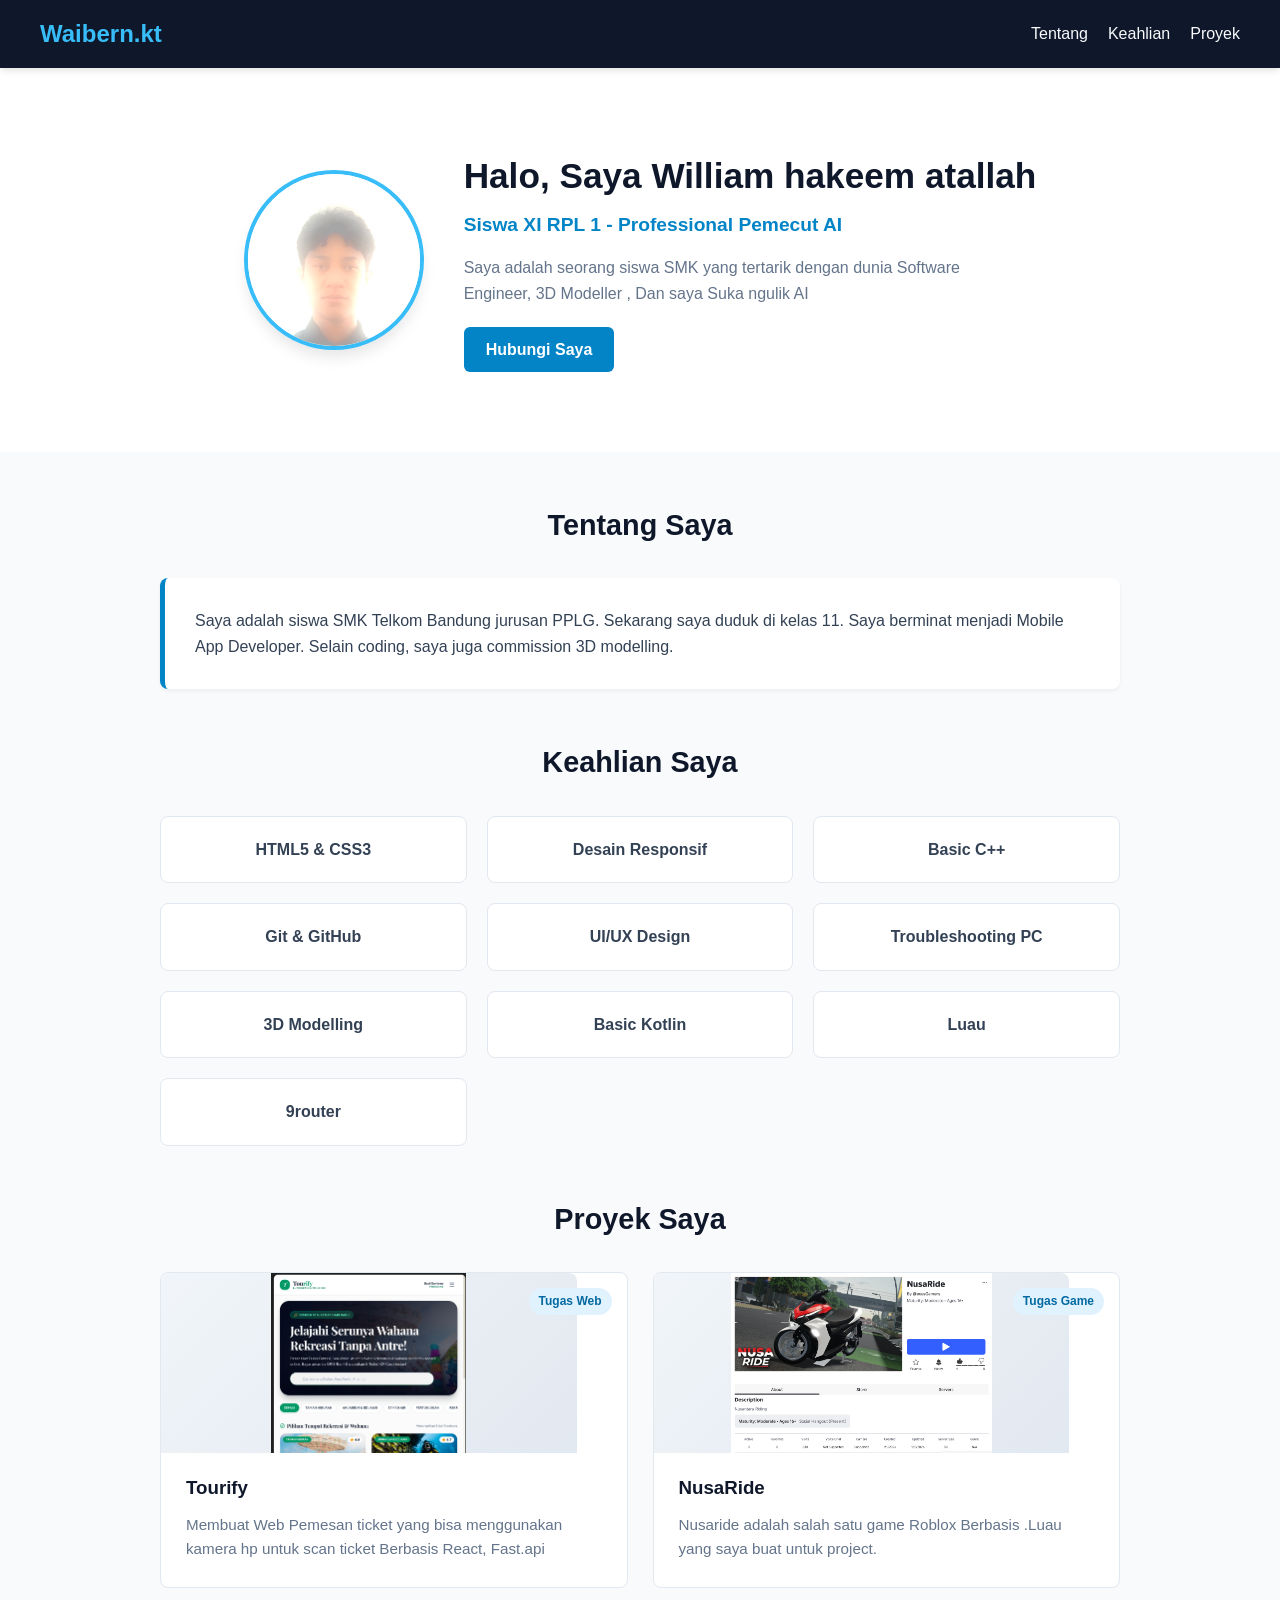
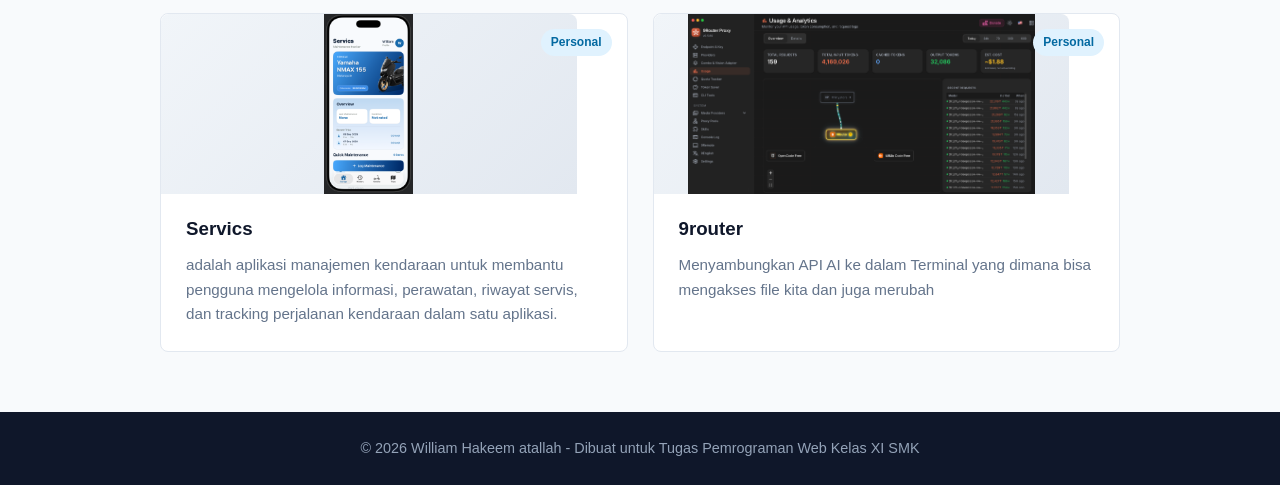
==== Tugas_mkk3_cv/Portfolio.html @ 115d7ac1 "RubahCode" ====
<!DOCTYPE html>
<!-- Menyatakan bahwa dokumen ini Menggunakan standar HTML5 -->
<html lang="id">
<head>
    <!-- Mengatur enkodasi karakter agar mendukung semua huruf dan simbol -->
    <meta charset="UTF-8">
    
    <!-- Mengatur agar tampilan web otomatis menyesuaikan lebar layar HP / Laptop -->
    <meta name="viewport" content="width=device-width, initial-scale=1.0">
    
    <!-- Judul tab pada web browser (UBAH SESUAI NAMAMU) -->
    <title>Portofolio - William</title>

    <!-- Tempat penulisan CSS (Internal CSS) -->
    <style>
        /* ========================================================= */
        /* 1. RESET & ATURAN UNIVERSAL                               */
        /* ========================================================= */

        /* Universal Selector (*) berlaku untuk SEMUA elemen di halaman */
        * {
            margin: 0; /* Menghapus jarak luar bawaan browser */
            padding: 0; /* Menghapus jarak dalam bawaan browser */
            box-sizing: border-box; /* Ukuran elemen dihitung termasuk padding & border */
            font-family: 'Segoe UI', Tahoma, Geneva, Verdana, sans-serif; /* Jenis huruf utama */
        }

        /* Mengatur perilaku scroll halaman agar terasa halus (smooth) saat navigasi diklik */
        html {
            scroll-behavior: smooth;
        }

        /* Styling dasar untuk bagian badan web (body) */
        body {
            background-color: #f8fafc; /* Warna latar belakang web (Bisa diganti kode HEX lain) */
            color: #334155; /* Warna teks utama */
            line-height: 1.6; /* Tinggi spasi antar baris kalimat */
        }

        /* ========================================================= */
        /* 2. HEADER & NAVIGASI (POSITION STICKY & Z-INDEX)          */
        /* ========================================================= */

        /* Bar navigasi paling atas */
        header {
            position: sticky; /* Membuat header tetap menempel di atas saat di-scroll */
            top: 0; /* Menempel tepat di batas atas layar */
            z-index: 1000; /* Memastikan header selalu di posisi paling depan / tidak tertimpa */
            background-color: #0f172a; /* Warna latar header (Biru Gelap) */
            padding: 15px 40px; /* Padding: 15px atas-bawah, 40px kiri-kanan */
            display: flex; /* Menggunakan Flexbox untuk mengatur posisi anak elemen */
            justify-content: space-between; /* Logo di kiri, menu navigasi di kanan */
            align-items: center; /* Membuat posisi logo dan menu sejajar secara vertikal */
            box-shadow: 0 4px 6px -1px rgba(0, 0, 0, 0.1); /* Bayangan lembut di bawah header */
        }

        /* Styling teks logo / nama panggilan */
        .logo {
            font-size: 1.5rem; /* Ukuran huruf logo */
            font-weight: bold; /* Teks tebal */
            color: #38bdf8; /* Warna teks logo (Biru Muda) */
            text-decoration: none; /* Menghilangkan garis bawah pada link */
        }

        /* Mengatur daftar menu navigasi */
        nav ul {
            display: flex; /* Menjajarkan menu ke samping */
            list-style: none; /* Menghilangkan tanda titik (bullet) pada list */
            gap: 20px; /* Jarak antar item menu */
        }

        /* Styling untuk link dalam menu navigasi */
        nav a {
            color: #f8fafc; /* Warna teks menu */
            text-decoration: none; /* Menghilangkan garis bawah */
            font-weight: 500; /* Ketebalan sedang */
            transition: color 0.3s; /* Efek transisi halus saat warna berubah */
        }

        /* Efek saat kursor mengarah (hover) ke menu navigasi */
        nav a:hover {
            color: #38bdf8; /* Warna teks berubah menjadi biru muda */
        }

        /* ========================================================= */
        /* 3. HERO SECTION (BAGIAN PROFIL UTAMA)                     */
        /* ========================================================= */

        /* Kontainer profil utama */
        .hero {
            display: flex; /* Flexbox untuk mengatur foto dan teks bersisian */
            align-items: center; /* Meratakan posisi foto dan teks secara vertikal */
            justify-content: center; /* Posisi tengah */
            gap: 40px; /* Jarak antara foto dan teks profil */
            padding: 80px 20px; /* Padding atas-bawah 80px, kiri-kanan 20px */
            background-color: #ffffff; /* Latar belakang putih */
        }

        /* Styling untuk foto profil */
        .hero-img {
            width: 180px; /* Lebar foto */
            height: 180px; /* Tinggi foto */
            border-radius: 50%; /* Dibuat bulat sempurna (100% / 50%) */
            object-fit: cover; /* Foto disesuaikan agar tidak gepeng/tertarik */
            border: 4px solid #38bdf8; /* Border/garis tepi biru di sekeliling foto */
            box-shadow: 0 10px 15px -3px rgba(0, 0, 0, 0.1); /* Bayangan di belakang foto */
        }

        /* Styling teks ucapan selamat datang */
        .hero-text h1 {
            font-size: 2.2rem; /* Ukuran judul besar */
            color: #0f172a; /* Warna teks */
            margin-bottom: 5px; /* Jarak bawah ke teks jurusan */
        }

        /* Styling teks profesi / jurusan */
        .hero-text h3 {
            font-size: 1.2rem; /* Ukuran huruf sedang */
            color: #0284c7; /* Warna biru */
            margin-bottom: 15px; /* Jarak bawah ke deskripsi singkat */
        }

        /* Styling deskripsi singkat */
        .hero-text p {
            max-width: 500px; /* Batas lebar maksimal paragraf agar tidak terlalu panjang */
            color: #64748b; /* Warna abu-abu */
            margin-bottom: 20px; /* Jarak ke tombol */
        }

        /* Tombol Kontak (Button Styling) */
        .btn-primary {
            display: inline-block; /* Agar tombol memiliki lebar/tinggi dan sejajar */
            background-color: #0284c7; /* Warna latar tombol */
            color: #ffffff; /* Warna teks tombol */
            padding: 10px 22px; /* Jarak dalam tombol */
            border-radius: 6px; /* Sudut melengkung pada tombol */
            text-decoration: none; /* Menghilangkan garis bawah */
            font-weight: bold; /* Teks tebal */
            transition: background-color 0.3s; /* Transisi warna halus */
        }

        /* Efek hover pada tombol */
        .btn-primary:hover {
            background-color: #0369a1; /* Warna tombol berubah lebih gelap saat disorot */
        }

        /* ========================================================= */
        /* 4. SEKSI TENTANG SAYA & KEAHLIAN (BOX MODEL & LAYOUT)     */
        /* ========================================================= */

        /* Kontainer pembungkus seksi utama */
        .container {
            max-width: 1000px; /* Lebar maksimal area konten */
            margin: 50px auto; /* Margin atas-bawah 50px, auto membuat posisi di tengah */
            padding: 0 20px; /* Padding kiri-kanan */
        }

        /* Judul setiap seksi (Tentang, Keahlian, Proyek) */
        .section-title {
            text-align: center; /* Teks rata tengah */
            font-size: 1.8rem; /* Ukuran huruf judul */
            color: #0f172a; /* Warna huruf */
            margin-bottom: 30px; /* Jarak bawah ke konten seksi */
            position: relative; /* Digunakan jika ingin menambah dekorasi garis */
        }

        /* Kotak "Tentang Saya" */
        .about-card {
            background-color: #ffffff; /* Latar putih */
            padding: 30px; /* Jarak dalam kotak */
            border-radius: 8px; /* Lengkungan sudut */
            border-left: 5px solid #0284c7; /* Garis tebal di sebelah kiri kotak */
            box-shadow: 0 2px 4px rgba(0, 0, 0, 0.05); /* Bayangan sangat tipis */
        }

        /* Layout Grid untuk daftar Keahlian / Skill */
        .skills-grid {
            display: grid; /* Menggunakan CSS Grid */
            grid-template-columns: repeat(3, 1fr); /* Membagi menjadi 3 kolom sama besar */
            gap: 20px; /* Jarak antar kotak keahlian */
        }

        /* Kotak kecil item keahlian */
        .skill-item {
            background-color: #ffffff; /* Warna latar */
            padding: 20px; /* Padding dalam */
            border-radius: 8px; /* Lengkungan sudut */
            text-align: center; /* Teks di tengah */
            border: 1px solid #e2e8f0; /* Garis tepi tipis */
            font-weight: bold; /* Teks tebal */
            color: #334155; /* Warna teks */
        }

        /* ========================================================= */
        /* 5. SEKSI PROYEK / PORTOFOLIO (GRID & POSITION ABSOLUTE)   */
        /* ========================================================= */

        /* Layout Grid untuk daftar Proyek */
        .projects-grid {
            display: grid; /* CSS Grid */
            grid-template-columns: repeat(2, 1fr); /* Membagi menjadi 2 kolom sama besar */
            gap: 25px; /* Jarak antar kartu proyek */
        }

        /* Kotak Gambar Proyek */
        .project-image-box {
            width: 100%;
            height: 180px;
            background: linear-gradient(135deg, #f1f5f9 0%, #e2e8f0 100%);
            border-radius: 8px 8px 0 0;
            overflow: hidden;
            position: relative;
            margin: -25px -25px 20px -25px;
        }

        .project-image-box img {
            width: 100%;
            height: 100%;
            object-fit: contain;
            display: none;
        }

        .project-image-box.has-image img {
            display: block;
        }

        .project-image-box.has-image .placeholder {
            display: none;
        }

        .project-image-box .placeholder {
            display: flex;
            flex-direction: column;
            align-items: center;
            justify-content: center;
            height: 100%;
            color: #94a3b8;
        }

        .project-image-box .placeholder svg {
            width: 50px;
            height: 50px;
            margin-bottom: 10px;
            opacity: 0.5;
        }

        .project-image-box .placeholder p {
            font-size: 14px;
        }

        /* Kartu Proyek */
        .project-card {
            background-color: #ffffff; /* Latar putih */
            border-radius: 8px; /* Lengkungan sudut */
            border: 1px solid #e2e8f0; /* Garis tepi */
            padding: 25px; /* Padding dalam */
            position: relative; /* Penting! Menjadi acuan posisi badge (Position Absolute) */
            transition: transform 0.3s; /* Transisi efek terangkat */
            overflow: hidden;
        }

        /* Efek kartu terangkat saat kursor diarahkan */
        .project-card:hover {
            transform: translateY(-5px); /* Menggeser kartu ke atas sejauh 5 pixel */
        }

        /* Label / Badge Kategori Proyek di Pojok Kartu */
        .project-badge {
            position: absolute; /* Mengunci posisi relatif terhadap .project-card */
            top: 15px; /* Jarak 15px dari atas kartu */
            right: 15px; /* Jarak 15px dari kanan kartu */
            background-color: #e0f2fe; /* Warna latar biru sangat muda */
            color: #0369a1; /* Warna teks biru gelap */
            padding: 4px 10px; /* Padding badge */
            font-size: 0.75rem; /* Ukuran teks kecil */
            border-radius: 20px; /* Sudut sangat bulat (Pill shape) */
            font-weight: bold; /* Teks tebal */
        }

        .project-card h3 {
            margin-bottom: 10px; /* Jarak judul proyek ke deskripsi */
            color: #0f172a; /* Warna teks */
        }

        .project-card p {
            color: #64748b; /* Warna deskripsi */
            font-size: 0.95rem; /* Ukuran teks */
        }

        /* ========================================================= */
        /* 6. FOOTER                                                 */
        /* ========================================================= */

        footer {
            background-color: #0f172a; /* Warna latar gelap */
            color: #94a3b8; /* Warna teks abu-abu muda */
            text-align: center; /* Teks di tengah */
            padding: 25px; /* Jarak dalam atas-bawah */
            margin-top: 60px; /* Jarak dari seksi atasnya */
            font-size: 0.9rem; /* Ukuran teks */
        }

        /* ========================================================= */
        /* 7. MEDIA QUERY (RESPONSIF TAMPILAN HP / TABLET)           */
        /* ========================================================= */

        /* Aturan ini berjalan HANYA JIKA lebar layar <= 768px (Ukuran Tablet/HP) */
        @media (max-width: 768px) {
            /* Mengubah arah header menjadi menumpuk ke bawah */
            header {
                flex-direction: column; 
                gap: 10px;
                padding: 15px;
            }

            /* Mengubah tampilan Profil utama menjadi menumpuk vertikal */
            .hero {
                flex-direction: column; 
                text-align: center; 
                padding: 40px 20px;
            }

            /* Mengubah Grid Keahlian menjadi 2 kolom pada HP */
            .skills-grid {
                grid-template-columns: repeat(2, 1fr); 
            }

            /* Mengubah Grid Proyek menjadi 1 kolom penuh pada HP */
            .projects-grid {
                grid-template-columns: 1fr; 
            }
        }
    </style>
</head>
<body>

    <!-- ========================================================= -->
    <!-- ELEMEN 1: HEADER & NAVIGASI                               -->
    <!-- ========================================================= -->
    <header>
        <!-- EDIT SISWA: Ganti nama/logo kamu di bawah ini -->
        <a href="#" class="logo">Waibern.kt</a>
        
        <!-- Menu Navigasi -->
        <nav>
            <ul>
                <!-- href="#id" berfungsi untuk melompat langsung ke bagian ID tertentu -->
                <li><a href="#tentang">Tentang</a></li>
                <li><a href="#keahlian">Keahlian</a></li>
                <li><a href="#proyek">Proyek</a></li>
            </ul>
        </nav>
    </header>

    <!-- ========================================================= -->
    <!-- ELEMEN 2: HERO SECTION (PROFIL UTAMA)                     -->
    <!-- ========================================================= -->
    <section class="hero">
        <!-- EDIT SISWA: Ganti atribut src dengan Link Foto Profil atau nama file foto kamu -->
        <img src="images/Photo on 08-09-26 at 08.47.jpg" alt="Foto Profil William" class="hero-img">
        
        <div class="hero-text">
            <!-- EDIT SISWA: Ganti Nama Kamu -->
            <h1>Halo, Saya William hakeem atallah</h1>
            
            <!-- EDIT SISWA: Ganti Jurusan / Kelas Kamu -->
            <h3>Siswa XI RPL 1 - Professional Pemecut AI</h3>
            
            <!-- EDIT SISWA: Tulis deskripsi singkat tentang dirimu -->
            <p>Saya adalah seorang siswa SMK yang tertarik dengan dunia Software Engineer, 3D Modeller , Dan saya Suka ngulik AI</p>
            
            <!-- Tombol aksi hubungi -->
            <a href="williamhatallah12@gmail.com" class="btn-primary">Hubungi Saya</a>
        </div>
    </section>

    <!-- ========================================================= -->
    <!-- ELEMEN 3: SEKSI TENTANG SAYA                              -->
    <!-- ========================================================= -->
    <section class="container" id="tentang">
        <h2 class="section-title">Tentang Saya</h2>
        <div class="about-card">
            <!-- EDIT SISWA: Tulis cerita/biodata singkatmu di sini -->
            <p>Saya adalah siswa SMK Telkom Bandung jurusan PPLG. Sekarang saya duduk di kelas 11. Saya berminat menjadi Mobile App Developer. Selain coding, saya juga commission 3D modelling.</p>
        </div>
    </section>

    <!-- ========================================================= -->
    <!-- ELEMEN 4: SEKSI KEAHLIAN / SKILLS                         -->
    <!-- ========================================================= -->
    <section class="container" id="keahlian">
        <h2 class="section-title">Keahlian Saya</h2>
        <div class="skills-grid">
            <!-- EDIT SISWA: Tambah, ubah, atau hapus keahlian kamu di bawah ini -->
            <div class="skill-item">HTML5 & CSS3</div>
            <div class="skill-item">Desain Responsif</div>
            <div class="skill-item">Basic C++</div>
            <div class="skill-item">Git & GitHub</div>
            <div class="skill-item">UI/UX Design</div>
            <div class="skill-item">Troubleshooting PC</div>
            <div class="skill-item">3D Modelling</div>
            <div class="skill-item">Basic Kotlin</div>
            <div class="skill-item">Luau</div>
            <div class="skill-item">9router</div>
        </div>
    </section>

    <!-- ========================================================= -->
    <!-- ELEMEN 5: SEKSI PROYEK / PORTOFOLIO                       -->
    <!-- ========================================================= -->
    <section class="container" id="proyek">
        <h2 class="section-title">Proyek Saya</h2>
        <div class="projects-grid">
            
            <!-- Kartu Proyek 1 -->
            <div class="project-card">
                <!-- Kotak Gambar Proyek -->
                <div class="project-image-box" id="image-box-1">
                    <div class="placeholder">
                        <svg xmlns="http://www.w3.org/2000/svg" fill="none" viewBox="0 0 24 24" stroke="currentColor">
                            <path stroke-linecap="round" stroke-linejoin="round" stroke-width="2" d="M4 16l4.586-4.586a2 2 0 012.828 0L16 16m-2-2l1.586-1.586a2 2 0 012.828 0L20 14m-6-6h.01M6 20h12a2 2 0 002-2V6a2 2 0 00-2-2H6a2 2 0 00-2 2v12a2 2 0 002 2z" />
                        </svg>
                        <p>Tambahkan gambar proyek</p>
                    </div>
                    <img src="images/Tourify.png" alt="Tourify Project" id="project-image-1">
                </div>
                <!-- EDIT SISWA: Kategori Proyek -->
                <span class="project-badge">Tugas Web</span>
                <!-- EDIT SISWA: Judul Proyek -->
                <h3>Tourify</h3>
                <!-- EDIT SISWA: Deskripsi Proyek -->
                <p>Membuat Web Pemesan ticket yang bisa menggunakan kamera hp untuk scan ticket Berbasis React, Fast.api</p>
            </div>

            <!-- Kartu Proyek 2 -->
            <div class="project-card">
                <!-- Kotak Gambar Proyek -->
                <div class="project-image-box" id="image-box-2">
                    <div class="placeholder">
                        <svg xmlns="http://www.w3.org/2000/svg" fill="none" viewBox="0 0 24 24" stroke="currentColor">
                            <path stroke-linecap="round" stroke-linejoin="round" stroke-width="2" d="M4 16l4.586-4.586a2 2 0 012.828 0L16 16m-2-2l1.586-1.586a2 2 0 012.828 0L20 14m-6-6h.01M6 20h12a2 2 0 002-2V6a2 2 0 00-2-2H6a2 2 0 00-2 2v12a2 2 0 002 2z" />
                        </svg>
                        <p>Tambahkan gambar proyek</p>
                    </div>
                    <img src="images/nusaride.png" alt="NusaRide Project" id="project-image-2">
                </div>
                <span class="project-badge">Tugas Game</span>
                <h3>NusaRide</h3>
                <p>Nusaride adalah salah satu game Roblox Berbasis .Luau yang saya buat untuk project.</p>
            </div>

            <!-- Kartu Proyek 3 -->
            <div class="project-card">
                <!-- Kotak Gambar Proyek -->
                <div class="project-image-box" id="image-box-3">
                    <div class="placeholder">
                        <svg xmlns="http://www.w3.org/2000/svg" fill="none" viewBox="0 0 24 24" stroke="currentColor">
                            <path stroke-linecap="round" stroke-linejoin="round" stroke-width="2" d="M4 16l4.586-4.586a2 2 0 012.828 0L16 16m-2-2l1.586-1.586a2 2 0 012.828 0L20 14m-6-6h.01M6 20h12a2 2 0 002-2V6a2 2 0 00-2-2H6a2 2 0 00-2 2v12a2 2 0 002 2z" />
                        </svg>
                        <p>Tambahkan gambar proyek</p>
                    </div>
                    <img src="images/servics.png" alt="Servics Project" id="project-image-3">
                </div>
                <span class="project-badge">Personal</span>
                <h3>Servics</h3>
                <p>adalah aplikasi manajemen kendaraan untuk membantu pengguna mengelola informasi, perawatan, riwayat servis, dan tracking perjalanan kendaraan dalam satu aplikasi.</p>
            </div>

            <!-- Kartu Proyek 4 -->
            <div class="project-card">
                <!-- Kotak Gambar Proyek -->
                <div class="project-image-box" id="image-box-4">
                    <div class="placeholder">
                        <svg xmlns="http://www.w3.org/2000/svg" fill="none" viewBox="0 0 24 24" stroke="currentColor">
                            <path stroke-linecap="round" stroke-linejoin="round" stroke-width="2" d="M4 16l4.586-4.586a2 2 0 012.828 0L16 16m-2-2l1.586-1.586a2 2 0 012.828 0L20 14m-6-6h.01M6 20h12a2 2 0 002-2V6a2 2 0 00-2-2H6a2 2 0 00-2 2v12a2 2 0 002 2z" />
                        </svg>
                        <p>Tambahkan gambar proyek</p>
                    </div>
                    <img src="images/9router.png" alt="9router Project" id="project-image-4">
                </div>
                <span class="project-badge">Personal</span>
                <h3>9router</h3>
                <p>Menyambungkan API AI ke dalam Terminal yang dimana bisa mengakses file kita dan juga merubah</p>
            </div>

        </div>
    </section>

    <!-- ========================================================= -->
    <!-- ELEMEN 6: FOOTER / HAK CIPTA                             -->
    <!-- ========================================================= -->
    <footer>
        <!-- EDIT SISWA: Ganti Tahun dan Nama Kamu -->
        <p>&copy; 2026 William Hakeem atallah - Dibuat untuk Tugas Pemrograman Web Kelas XI SMK</p>
    </footer>

    <!-- Script untuk menambahkan gambar proyek -->
    <script>
        // Fungsi untuk menambahkan gambar ke kartu proyek
        function addProjectImage(cardNumber, imageUrl) {
            const imageBox = document.getElementById(`image-box-${cardNumber}`);
            const image = document.getElementById(`project-image-${cardNumber}`);
            
            if (imageUrl) {
                image.src = imageUrl;
                imageBox.classList.add('has-image');
            }
        }

        // Menambahkan gambar ke setiap kartu proyek saat halaman dimuat
        document.addEventListener('DOMContentLoaded', function() {
            addProjectImage(1, 'images/Tourify.png');
            addProjectImage(2, 'images/nusaride.png');
            addProjectImage(3, 'images/servics.png');
            addProjectImage(4, 'images/9router.png');
        });
    </script>

</body>
</html>
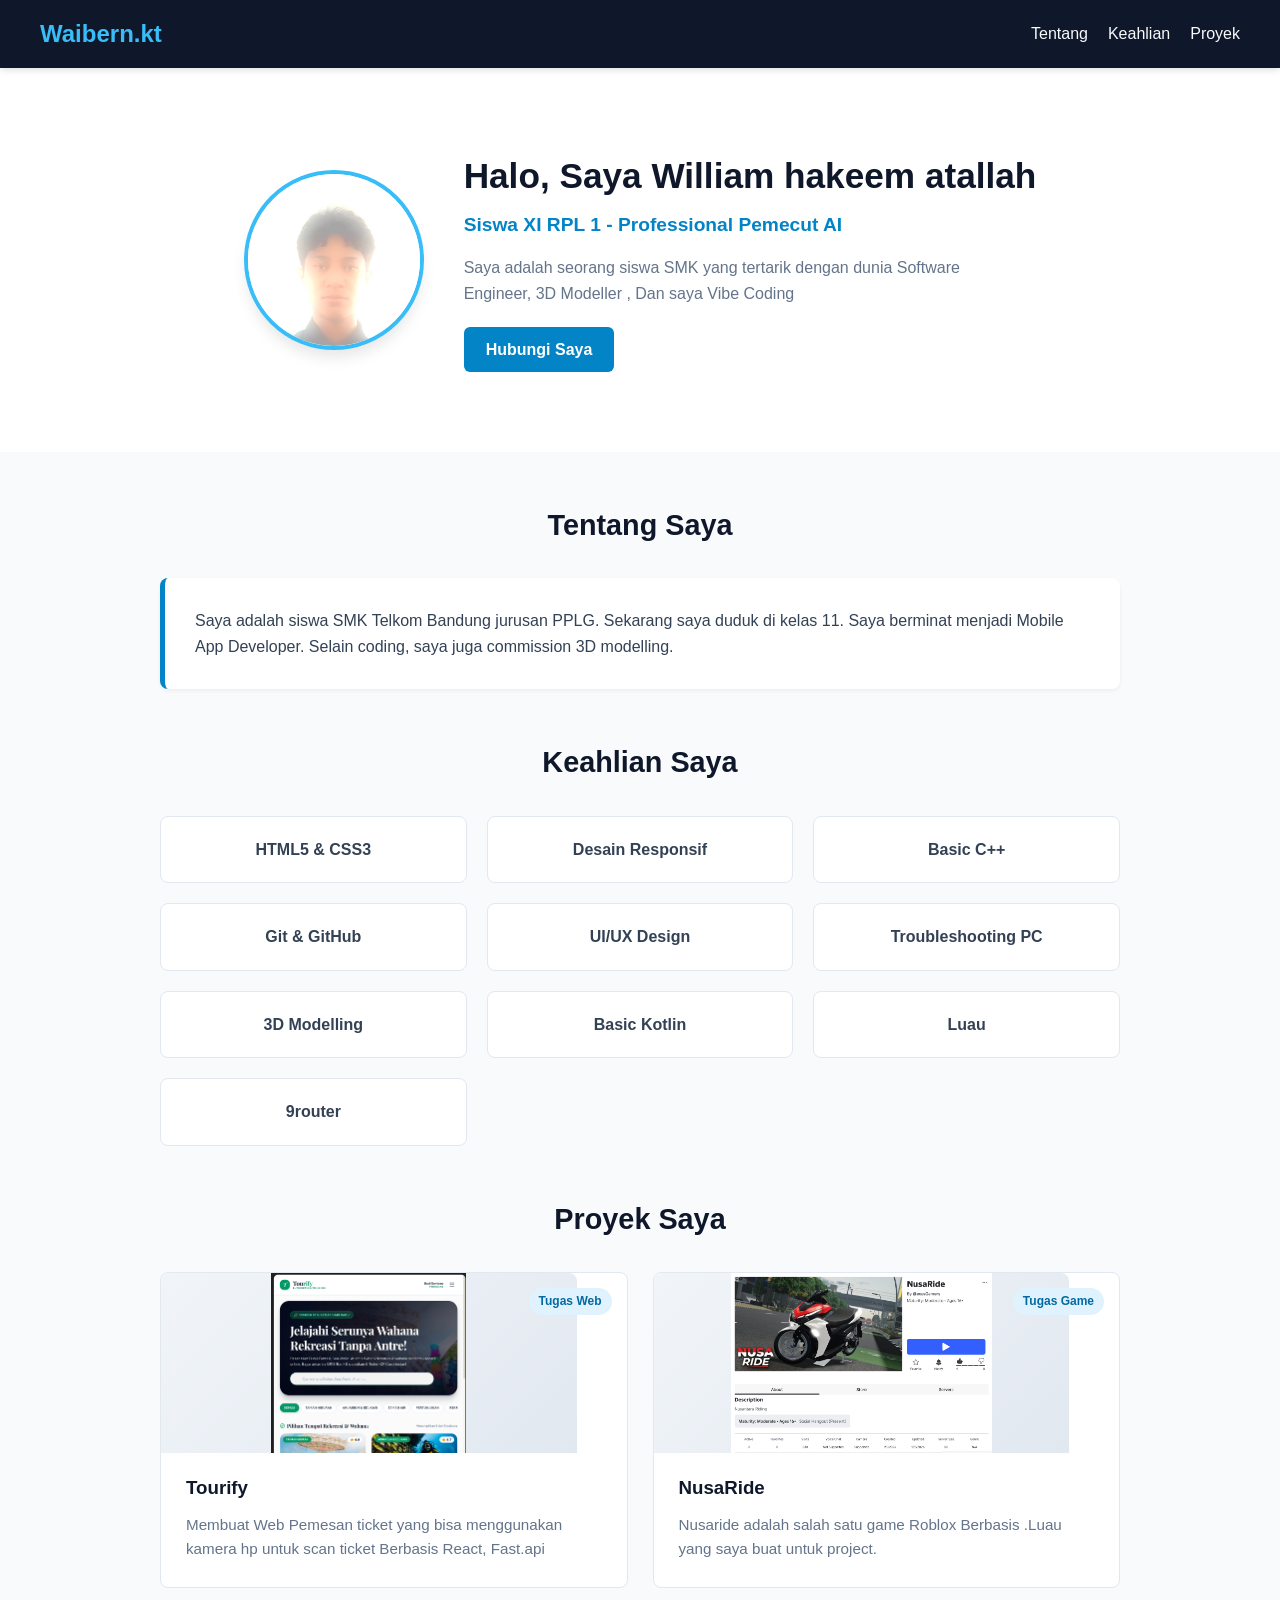
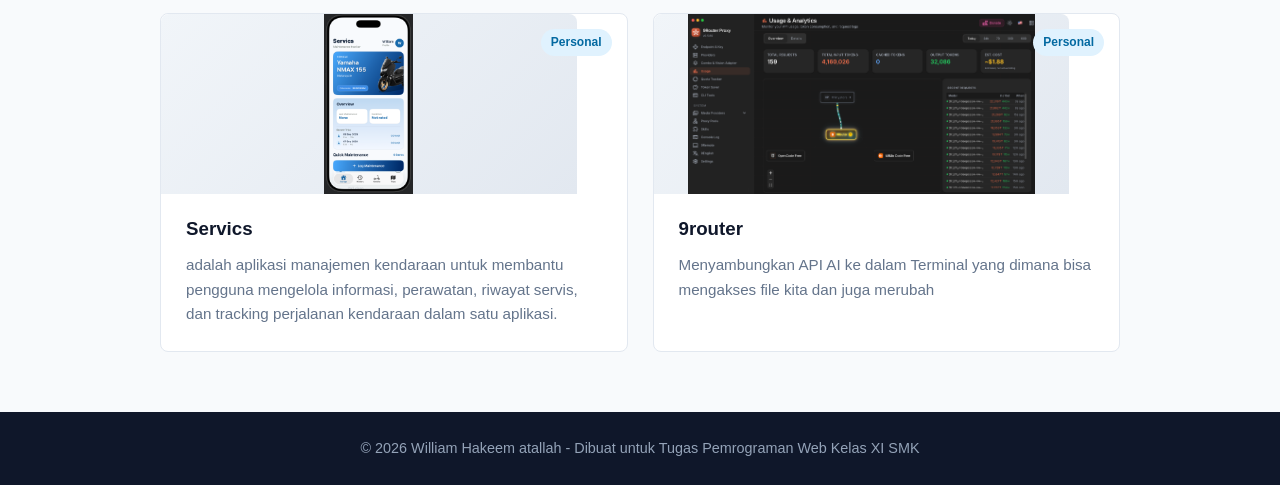
==== commit ceff89ff: "Update personal description" ====
--- a/Tugas_mkk3_cv/Portfolio.html
+++ b/Tugas_mkk3_cv/Portfolio.html
@@ -367,7 +367,7 @@
             <h3>Siswa XI RPL 1 - Professional Pemecut AI</h3>
             
             <!-- EDIT SISWA: Tulis deskripsi singkat tentang dirimu -->
-            <p>Saya adalah seorang siswa SMK yang tertarik dengan dunia Software Engineer, 3D Modeller , Dan saya Suka ngulik AI</p>
+            <p>Saya adalah seorang siswa SMK yang tertarik dengan dunia Software Engineer, 3D Modeller , Dan saya Vibe Coding</p>
             
             <!-- Tombol aksi hubungi -->
             <a href="williamhatallah12@gmail.com" class="btn-primary">Hubungi Saya</a>
@@ -517,4 +517,4 @@
     </script>
 
 </body>
-</html>+</html>
